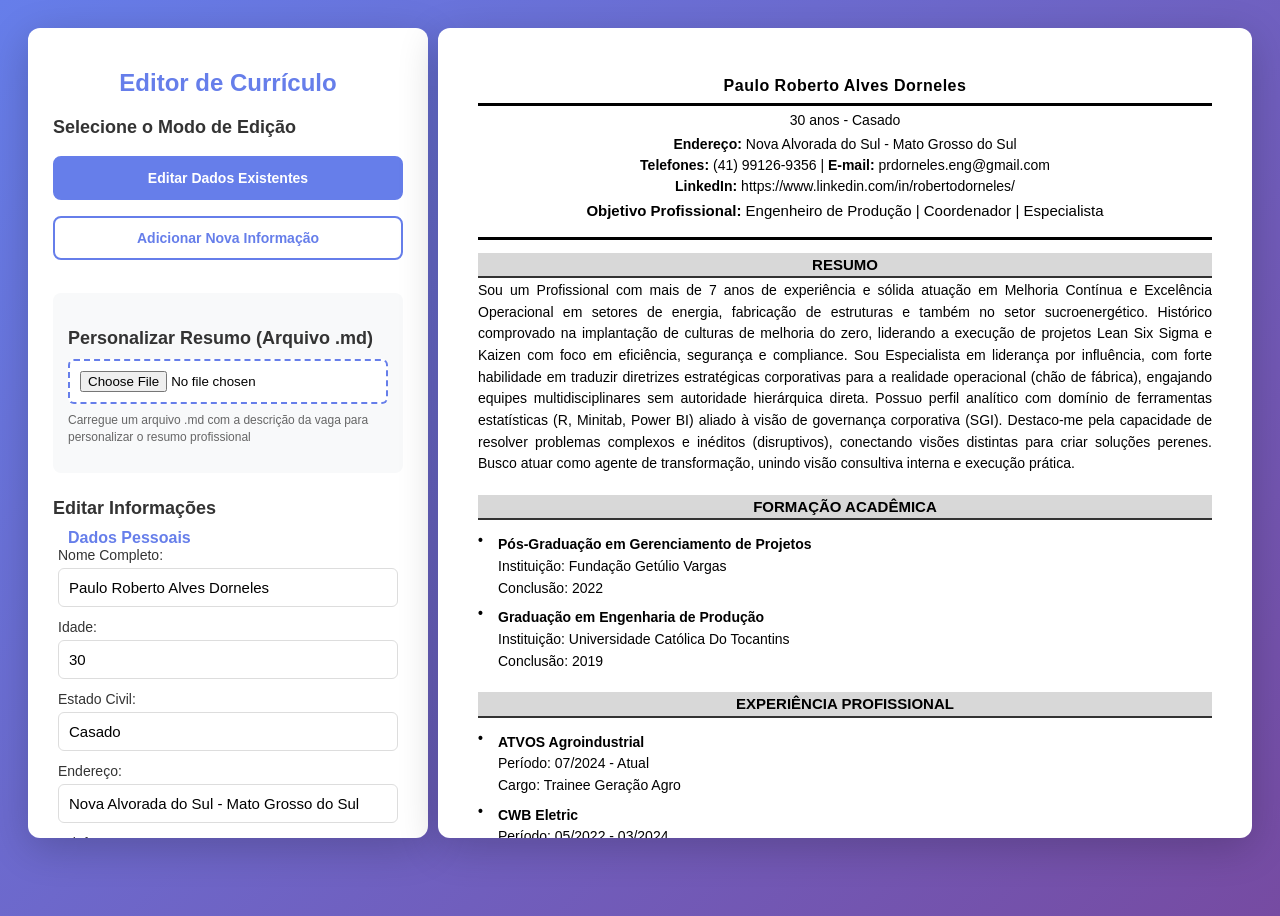
==== index.html @ f30bc174 "Renomear para index.html para GitHub Pages" ====
<!DOCTYPE html>
<html lang="pt-BR">
<head>
    <meta charset="UTF-8">
    <meta name="viewport" content="width=device-width, initial-scale=1.0">
    <title>Editor de Currículo - Paulo Roberto Alves Dorneles</title>
    <link rel="stylesheet" href="styles.css">
</head>
<body>
    <div class="container">
        <!-- Painel de Controle -->
        <div class="control-panel">
            <h1>Editor de Currículo</h1>
            
            <!-- Seletor de Modo -->
            <div class="mode-selector">
                <h2>Selecione o Modo de Edição</h2>
                <button onclick="setMode('editar')" id="btn-editar" class="mode-btn active">Editar Dados Existentes</button>
                <button onclick="setMode('adicionar')" id="btn-adicionar" class="mode-btn">Adicionar Nova Informação</button>
            </div>

            <!-- Upload de Arquivo MD -->
            <div class="upload-section">
                <h2>Personalizar Resumo (Arquivo .md)</h2>
                <input type="file" id="mdFile" accept=".md" onchange="loadMarkdownFile()">
                <p class="helper-text">Carregue um arquivo .md com a descrição da vaga para personalizar o resumo profissional</p>
            </div>

            <!-- Formulário de Edição -->
            <div id="edit-form" class="form-section" style="display:none;">
                <h2>Editar Informações</h2>
                
                <!-- Dados Pessoais -->
                <fieldset>
                    <legend>Dados Pessoais</legend>
                    <label>Nome Completo:
                        <input type="text" id="nome" value="Paulo Roberto Alves Dorneles">
                    </label>
                    <label>Idade:
                        <input type="number" id="idade" value="30">
                    </label>
                    <label>Estado Civil:
                        <input type="text" id="estadoCivil" value="Casado">
                    </label>
                    <label>Endereço:
                        <input type="text" id="endereco" value="Nova Alvorada do Sul - Mato Grosso do Sul">
                    </label>
                    <label>Telefone:
                        <input type="tel" id="telefone" value="(41) 99126-9356">
                    </label>
                    <label>E-mail:
                        <input type="email" id="email" value="prdorneles.eng@gmail.com">
                    </label>
                    <label>LinkedIn:
                        <input type="url" id="linkedin" value="https://www.linkedin.com/in/robertodorneles/">
                    </label>
                    <label>Objetivo Profissional:
                        <input type="text" id="objetivo" value="Engenheiro de Produção | Coordenador | Especialista">
                    </label>
                </fieldset>

                <!-- Resumo Profissional -->
                <fieldset>
                    <legend>Resumo Profissional</legend>
                    <textarea id="resumo" rows="10"></textarea>
                    <p class="helper-text">Este campo será preenchido automaticamente ao carregar um arquivo .md, mas você pode editá-lo manualmente</p>
                </fieldset>

                <button onclick="applyChanges()" class="btn-primary">Aplicar Alterações</button>
            </div>

            <!-- Formulário de Adição -->
            <div id="add-form" class="form-section" style="display:none;">
                <h2>Adicionar Nova Informação</h2>
                
                <div class="add-type-selector">
                    <label>Tipo de Informação:
                        <select id="addType" onchange="showAddForm()">
                            <option value="">Selecione...</option>
                            <option value="experiencia">Experiência Profissional</option>
                            <option value="atividade">Descrição de Atividades</option>
                            <option value="formacao">Formação Acadêmica</option>
                            <option value="curso">Curso/Certificação</option>
                        </select>
                    </label>
                </div>

                <!-- Formulário de Experiência -->
                <fieldset id="form-experiencia" style="display:none;">
                    <legend>Nova Experiência Profissional</legend>
                    <label>Empresa:
                        <input type="text" id="exp-empresa">
                    </label>
                    <label>Cargo:
                        <input type="text" id="exp-cargo">
                    </label>
                    <label>Período:
                        <input type="text" id="exp-periodo" placeholder="Ex: 01/2023 - 12/2024">
                    </label>
                </fieldset>

                <!-- Formulário de Atividades Profissionais -->
                <fieldset id="form-atividade" style="display:none;">
                    <legend>Nova Descrição de Atividade Profissional</legend>
                    <label>Empresa/Cargo:
                        <input type="text" id="ativ-empresa" placeholder="Ex: EMPRESA (Último Cargo)">
                    </label>
                    <label>Descrição das Atividades:
                        <textarea id="ativ-descricao" rows="6" placeholder="Descreva as atividades desenvolvidas nesta posição"></textarea>
                    </label>
                </fieldset>

                <!-- Formulário de Formação -->
                <fieldset id="form-formacao" style="display:none;">
                    <legend>Nova Formação Acadêmica</legend>
                    <label>Grau (Ex: Graduação, Pós-Graduação):
                        <input type="text" id="form-grau">
                    </label>
                    <label>Curso:
                        <input type="text" id="form-curso">
                    </label>
                    <label>Instituição:
                        <input type="text" id="form-instituicao">
                    </label>
                    <label>Ano de Conclusão:
                        <input type="number" id="form-conclusao">
                    </label>
                </fieldset>

                <!-- Formulário de Curso -->
                <fieldset id="form-curso" style="display:none;">
                    <legend>Novo Curso/Certificação</legend>
                    <label>Nome do Curso:
                        <input type="text" id="curso-nome">
                    </label>
                    <label>Instituição:
                        <input type="text" id="curso-instituicao">
                    </label>
                    <label>Ano:
                        <input type="number" id="curso-ano">
                    </label>
                </fieldset>

                <button onclick="addNewItem()" class="btn-primary" style="display:none;" id="btn-add-item">Adicionar Item</button>
            </div>

            <!-- Botões de Ação -->
            <div class="action-buttons">
                <button onclick="generatePDF()" class="btn-success">Gerar PDF</button>
                <button onclick="resetForm()" class="btn-secondary">Resetar Dados</button>
            </div>
        </div>

        <!-- Preview do Currículo -->
        <div class="preview-panel">
            <div id="curriculum" class="curriculum">
                <div class="header">
                        <div class="header">
                    <h1 id="preview-nome">Paulo Roberto Alves Dorneles</h1>
                            </div>
                    <div id="preview-info-pessoal">30 anos - Casado</div>
                    <div class="contact-info">
                        <p><strong>Endereço:</strong> <span id="preview-endereco">Nova Alvorada do Sul - Mato Grosso do Sul</span></p>
                        <p><strong>Telefones:</strong> <span id="preview-telefone">(41) 99126-9356</span> | <strong>E-mail:</strong> <span id="preview-email">prdorneles.eng@gmail.com</span></p>
                        <p><strong>LinkedIn:</strong> <span id="preview-linkedin">https://www.linkedin.com/in/robertodorneles/</span></p>
                    </div>
                    <p class="objetivo"><strong>Objetivo Profissional:</strong> <span id="preview-objetivo">Engenheiro de Produção | Coordenador | Especialista</span></p>
                </div>

                <div class="section">
                    <h2>RESUMO</h2>
                    <div id="preview-resumo">
                       Sou um Profissional com mais de 7 anos de experiência e sólida atuação em Melhoria Contínua e Excelência Operacional em setores de energia, fabricação de estruturas e também no setor sucroenergético. Histórico comprovado na implantação de culturas de melhoria do zero, liderando a execução de projetos Lean Six Sigma e Kaizen com foco em eficiência, segurança e compliance. Sou Especialista em liderança por influência, com forte habilidade em traduzir diretrizes estratégicas corporativas para a realidade operacional (chão de fábrica), engajando equipes multidisciplinares sem autoridade hierárquica direta.
                        Possuo perfil analítico com domínio de ferramentas estatísticas (R, Minitab, Power BI) aliado à visão de governança corporativa (SGI). Destaco-me pela capacidade de resolver problemas complexos e inéditos (disruptivos), conectando visões distintas para criar soluções perenes. Busco atuar como agente de transformação, unindo visão consultiva interna e execução prática.
                    </div>
                </div>

                <div class="section">
                    <h2>FORMAÇÃO ACADÊMICA</h2>
                    <ul id="preview-formacao">
                        <li><strong>Pós-Graduação em Gerenciamento de Projetos</strong><br>
                            Instituição: Fundação Getúlio Vargas<br>
                            Conclusão: 2022</li>
                        <li><strong>Graduação em Engenharia de Produção</strong><br>
                            Instituição: Universidade Católica Do Tocantins<br>
                            Conclusão: 2019</li>
                    </ul>
                </div>

                <div class="section">
                    <h2>EXPERIÊNCIA PROFISSIONAL</h2>
                    <ul id="preview-experiencias">
                        <div class="experience-item">
                            <li><strong>ATVOS Agroindustrial</strong><br>
                            Período: 07/2024 - Atual<br>
                            Cargo: Trainee Geração Agro</li>
                        </div>
                        <div class="experience-item">
                            <li><strong>CWB Eletric</strong><br>
                            Período: 05/2022 - 03/2024<br>
                            Cargo: Engenheiro de produção</li>  
                        </div>
                        <div class="experience-item">
                            <li><strong>IPPER Solar</strong><br>
                            Período: 03/2021 - 04/2022<br>
                            Cargo: Coordenador de Projetos</li>
                            <ol>Período: 07/2019 - 03/2021<br>
                            Cargo: Trainee</ol>
                        </div>
                    </ul>
                </div>

                <div class="section">
                    <h2>DESCRIÇÃO DAS ATIVIDADES PROFISSIONAIS</h2>
                    <ul id="preview-atividades">
                    <li><Strong>ATVOS Agroindustrial (Trainee Geração Agro):</Strong> Responsável pela estruturação da área de Melhoria Contínua da unidade, liderando projetos transversais com foco em eficiência operacional, redução de variabilidade e padronização.
                        - Gestão da Rotina e Projetos: Liderança de 5 ciclos Kaizen e +90 quick wins (Ver & Agir), focando na otimização de recursos, com implantação com custo ZERO e gestão de tempo das equipes envolvidas.
                        - Mentoria Técnica: Suporte direto na condução de 67 projetos Lean Six Sigma (Yellow Belt) utilizando o framework DMAIC, garantindo o alinhamento dos indicadores de projeto com os KPIs estratégicos da companhia (pilares de negócio).
                        - Governança e Processos: Co-autoria na criação do sistema de gestão (SGI) da empresa, implementando controles de acesso, nuvem e dashboards executivos que eliminaram controles paralelos e aumentaram a confiabilidade dos dados para auditoria.
                        - Visão Sistêmica: Atuação na padronização de processos logísticos em 8 plantas, harmonizando demandas da Operação, CTT e Diretoria Agrícola.</li>
                    <li><strong>CWB Eletric (Engenheiro de produção):</strong> Liderando a otimização dos processos da empresa, com foco na eficiência e na produtividade; Realizando análises detalhadas das atividades da empresa,
                        identificando oportunidades de melhorias e otimização; Gerenciando o processo de compra de materiais para projetos em andamento, garantindo o cumprimento de prazos e orçamentos; Buscando e
                        assegurando a disponibilidade de recursos para o andamento das obras, de acordo com o cronograma estabelecido; Analisando os custos das atividades em curso e definindo prioridades para as compras
                        de materiais, otimizando o uso dos recursos da empresa; Realizando o mapeamento dos processos e intervindo quando necessário para corrigir falhas e otimizar o desempenho; Implementando e
                        monitorando a padronização de todos os processos da empresa, com foco na qualidade e na consistência dos resultados; Assegurando que os processos sejam documentados e facilmente
                        auditáveis, para garantir a conformidade com os padrões de qualidade; Elaborando Procedimentos Operacionais Padronizados (POPs) para todos os setores da empresa, especialmente para a equipe de
                        projetos, garantindo a clareza e a padronização das atividades; Realizando desenhos peças para fabricação, fabricando estruturas solares e galvanizando peças; Atendendo às necessidades
                        específicas dos clientes, desenvolvendo e fabricando soluções personalizadas; Controlando a máquina de plasma CNC durante o processo de corte, monitorando os parâmetros e realizando ajustes quando
                        necessário, garantindo a qualidade do corte.</li>
                    <li><strong>IPPER Solar (Coordenador de Projetos):</strong> Coordenando projetos de energia solar fotovoltaica, desde a concepção até a implementação, garantindo o cumprimento dos prazos e orçamentos estabelecidos; Liderando equipes multidisciplinares, promovendo a colaboração e a comunicação eficaz entre os membros da equipe; Desenvolvendo cronogramas detalhados para cada fase do projeto, monitorando o progresso e ajustando conforme necessário para garantir a entrega bem-sucedida; Gerenciando recursos do projeto, incluindo orçamento, pessoal e materiais, para otimizar a eficiência e minimizar custos; Identificando e mitigando riscos potenciais ao longo do ciclo de vida do projeto, implementando estratégias de contingência quando necessário; Comunicando-se regularmente com stakeholders, fornecendo atualizações sobre o progresso do projeto e abordando quaisquer preocupações ou questões que possam surgir.</li>
                    <li><strong>IPPER Solar (Trainee):</strong> Apoiando a equipe de projetos na execução de atividades operacionais, contribuindo para o cumprimento dos prazos e metas estabelecidas; Participando da análise de dados e relatórios técnicos, auxiliando na tomada de decisões estratégicas; Colaborando com os membros da equipe para resolver problemas técnicos e otimizar processos; Realizando tarefas administrativas e logísticas relacionadas aos projetos em andamento.</li>
                    </ul>
                </div>

                <div class="section">
                    <h2>CURSOS</h2>
                    <ul id="preview-cursos">
                        <li>Formação de Auditores SGQ ISO 9001:2015 - Grupo Voitto</li>
                        <li>Expert em Cana-de-Açúcar - AgroAdvance - 2025</li>
                        <li>Lean Six Sigma Yellow Belt - Seta Desenvolvimento Gerencial - 2025</li>
                        <li>Lean Six Sigma White Belt - MF Treinamentos - 2021;</li>
                        <li>Microsoft Project Recursos Avançados - Bessa Consultores - 2020;</li>
                        <li>Gerenciando Projetos com Microsoft Project - Bessa Consultores - 2020.</li>
                    </ul>
                </div>

                <div class="section">
                    <h2>FERRAMENTAS E CONHECIMENTOS APLICÁVEIS</h2>
                    <h4>FERRAMENTAS IA</h4>
                    <ul>
                        <li>Gemini 3 PRO</li>
                        <li>Perplexity AI PRO</li>
                        <li>Google AI Studio</li>
                        <li>n8n</li>
                        <li>Criação e Utilização de Agentes IA para diversas finalidades</li>
                    </ul>
                    <h4>OUTRAS FERRAMENTAS</h4>
                    <ul>
                        <li>Office 365 | Microsoft Office | Excel Avançado + VBA</li>
                        <li>Microsoft Project</li>
                        <li>Microsoft Power BI</li>
                        <li>R Studio</li>
                        <li>VS Code</li>
                        <li>AutoCAD</li>
                        <li>Tekla Structures</li>
                        <li>Bizagi Modeler</li>
                        <li>MiniTab</li>
                    </ul>
                </div>
            </div>
        </div>
    </div>

    <script src="script.js"></script>
</body>
</html>
---- styles.css ----
* {
    margin: 2;
    padding: 2;
    box-sizing: border-box;
}

body {
    font-family: 'Arial', 'Arial', 'Arial', Arial, Helvetica, sans-serif;
    background: linear-gradient(135deg, #667eea 0%, #764ba2 100%);
    min-height: 100vh;
    padding: 20px;
    -webkit-font-smoothing: antialiased;
    -moz-osx-font-smoothing: grayscale;
}

.container {
    display: grid;
    grid-template-columns: 400px 1fr;
    gap: 10px;
    max-width: 1600px;
    margin: 5 auto;
}

.control-panel {
    background: white;
    border-radius: 12px;
    padding: 25px;
    box-shadow: 0 10px 40px rgba(0,0,0,0.2);
    max-height: 90vh;
    overflow-y: auto;
}

.control-panel h1 {
    color: #667eea;
    margin-bottom: 20px;
    font-size: 24px;
    text-align: center;
}

.control-panel h2 {
    color: #333;
    font-size: 18px;
    margin: 20px 0 10px 0;
}

.mode-selector {
    margin-bottom: 25px;
}

.mode-btn {
    width: 100%;
    padding: 12px;
    margin: 8px 0;
    border: 2px solid #667eea;
    background: white;
    color: #667eea;
    border-radius: 8px;
    cursor: pointer;
    font-size: 14px;
    font-weight: 600;
    transition: all 0.3s ease;
}

.mode-btn:hover {
    background: #f0f4ff;
}

.mode-btn.active {
    background: #667eea;
    color: white;
}

.upload-section {
    margin-bottom: 25px;
    padding: 15px;
    background: #f8f9fa;
    border-radius: 8px;
}

.upload-section input[type="file"] {
    width: 100%;
    padding: 10px;
    border: 2px dashed #667eea;
    border-radius: 6px;
    background: white;
    cursor: pointer;
}

.helper-text {
    font-size: 12px;
    color: #666;
    margin-top: 8px;
    line-height: 1.4;
}

.form-section {
    animation: fadeIn 0.3s ease;
}

@keyframes fadeIn {
    from { opacity: 0; transform: translateY(-10px); }
    to { opacity: 1; transform: translateY(0); }
}

fieldset {
    border: 3px solid #ffffff;
    border-radius: 8px;
    padding: 0px;
    margin-bottom: 15px;
}

legend {
    font-weight: 600;
    color: #667eea;
    padding: 0 10px;
}

label {
    display: block;
    margin-bottom: 12px;
    font-size: 14px;
    font-weight: 500;
    color: #333;
}

input[type="text"],
input[type="number"],
input[type="email"],
input[type="tel"],
input[type="url"],
select,
textarea {
    width: 100%;
    padding: 10px;
    margin-top: 5px;
    border: 1px solid #ddd;
    border-radius: 6px;
    font-size: 15px;
    transition: border-color 0.3s ease;
}

input:focus,
select:focus,
textarea:focus {
    outline: none;
    border-color: #667eea;
    box-shadow: 0 0 0 3px rgba(102, 126, 234, 0.1);
}

textarea {
    resize: vertical;
    font-family: inherit;
}

.btn-primary,
.btn-success,
.btn-secondary {
    width: 100%;
    padding: 12px;
    margin: 10px 0;
    border: none;
    border-radius: 8px;
    font-size: 15px;
    font-weight: 600;
    cursor: pointer;
    transition: all 0.3s ease;
}

.btn-primary {
    background: #667eea;
    color: white;
}

.btn-primary:hover {
    background: #5568d3;
    transform: translateY(-2px);
    box-shadow: 0 5px 15px rgba(102, 126, 234, 0.3);
}

.btn-success {
    background: #28a745;
    color: white;
}

.btn-success:hover {
    background: #218838;
    transform: translateY(-2px);
    box-shadow: 0 5px 15px rgba(40, 167, 69, 0.3);
}

.btn-secondary {
    background: #6c757d;
    color: white;
}

.btn-secondary:hover {
    background: #5a6268;
}

.action-buttons {
    margin-top: 20px;
    padding-top: 20px;
    border-top: 2px solid #eee;
}

.preview-panel {
    background: white;
    border-radius: 12px;
    padding: 40px;
    box-shadow: 0 10px 40px rgba(0,0,0,0.2);
    max-height: 90vh;
    overflow-y: auto;
}

.curriculum {
    max-width: 750px;
    margin: 0 auto;
    font-size: 14px;
    line-height: 0.90;
}

.header {
    border-bottom: 3px solid #000000;
    padding-bottom: 5px;
    margin-bottom: 8px;
    text-align: center;
}

.header h1 {
    font-size: 16px;
    color: #000000;
    margin-bottom: 5px;
    letter-spacing: 0.5px;
}

.contact-info {
    margin: 10px 0;
    font-size: 14px;
    text-align: center;
    line-height: 0.50;
}

.objetivo {
    margin-top: 10px;
    font-size: 15px;
    color: #000000;
    text-align: center;
}

.section {
    margin-bottom: 20px;
    line-height: 1.55;
    text-align: justify;
}

.section h2 {
    font-size: 15px;
    font-weight: 700;
    color: #000;
    background-color: #d8d8d8;
    text-transform: uppercase;
    border-bottom: 2px solid #333;
    padding-bottom: -10px;
    margin-bottom: 2px;
    text-align: center;
}

.section h4 {
    font-size: 14px;
    font-weight: 600;
    color: #000000;
    margin-bottom: 5px;
    line-height: 0.35;
}

.section ul {
    list-style: none;
    padding-left: 0;
}

.section ul li {
    margin-bottom: 8px;
    padding-left: 20px;
    position: relative;
    word-wrap: break-word;
    overflow-wrap: break-word;
    hyphens: auto;
    line-height: 1.55;
    text-align: justify;
}

.section ul li:before {
    content: "•";
    position: absolute;
    left: 0;
    color: #000000;
    font-weight: bold;
    line-height: 0.90;
}

.experience-item {
    margin-bottom: 3px;
    left: 0;
}

@media print, (max-width: 1200px) {
    .container {
        grid-template-columns: 1fr;
    }
    
    .control-panel {
        max-height: none;
        display: none;
    }
    
    body {
        background: white !important;
        padding: 0 !important;
    }
    
    .preview-panel {
        box-shadow: none !important;
        padding: 0 !important;
        max-height: none !important;
    }
    
    .curriculum {
        font-size: 11pt !important;
        line-height: 1.15 !important;
    }
    
    .section {
        page-break-inside: avoid !important;
    }
}
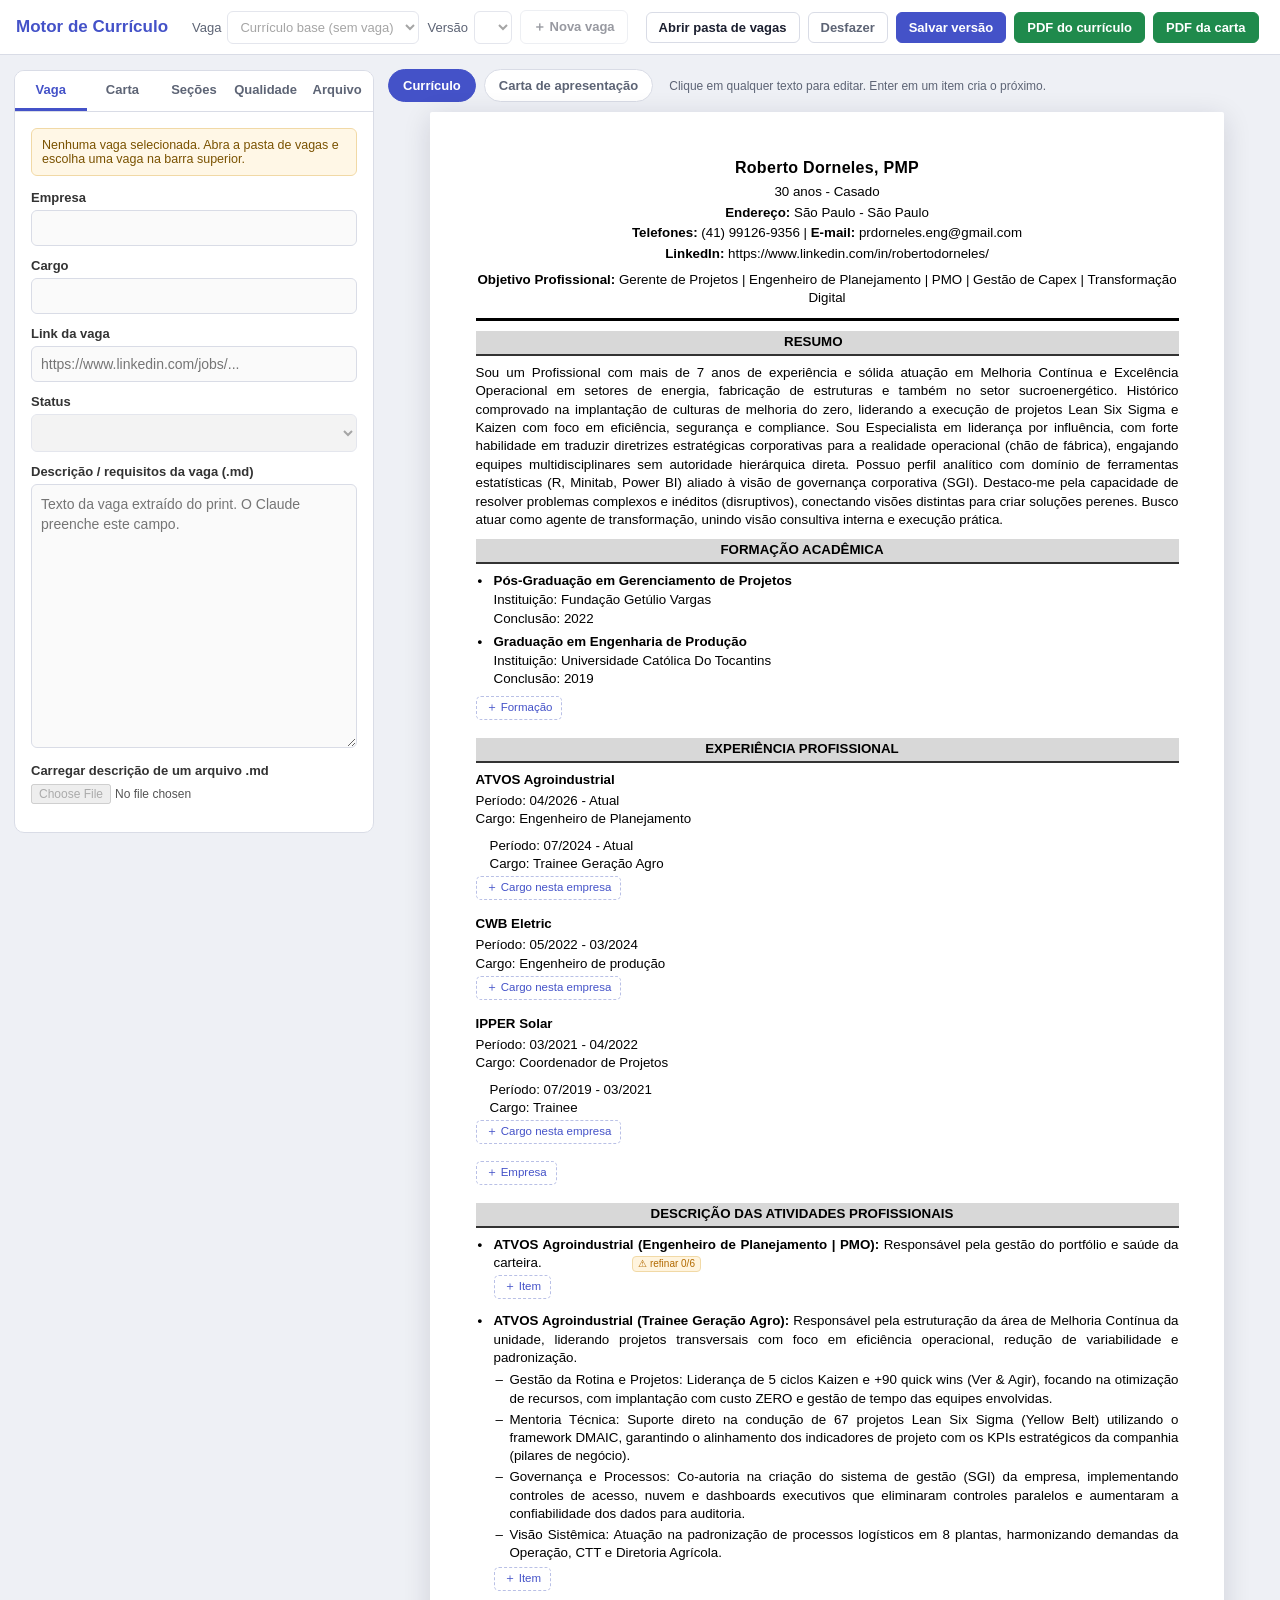
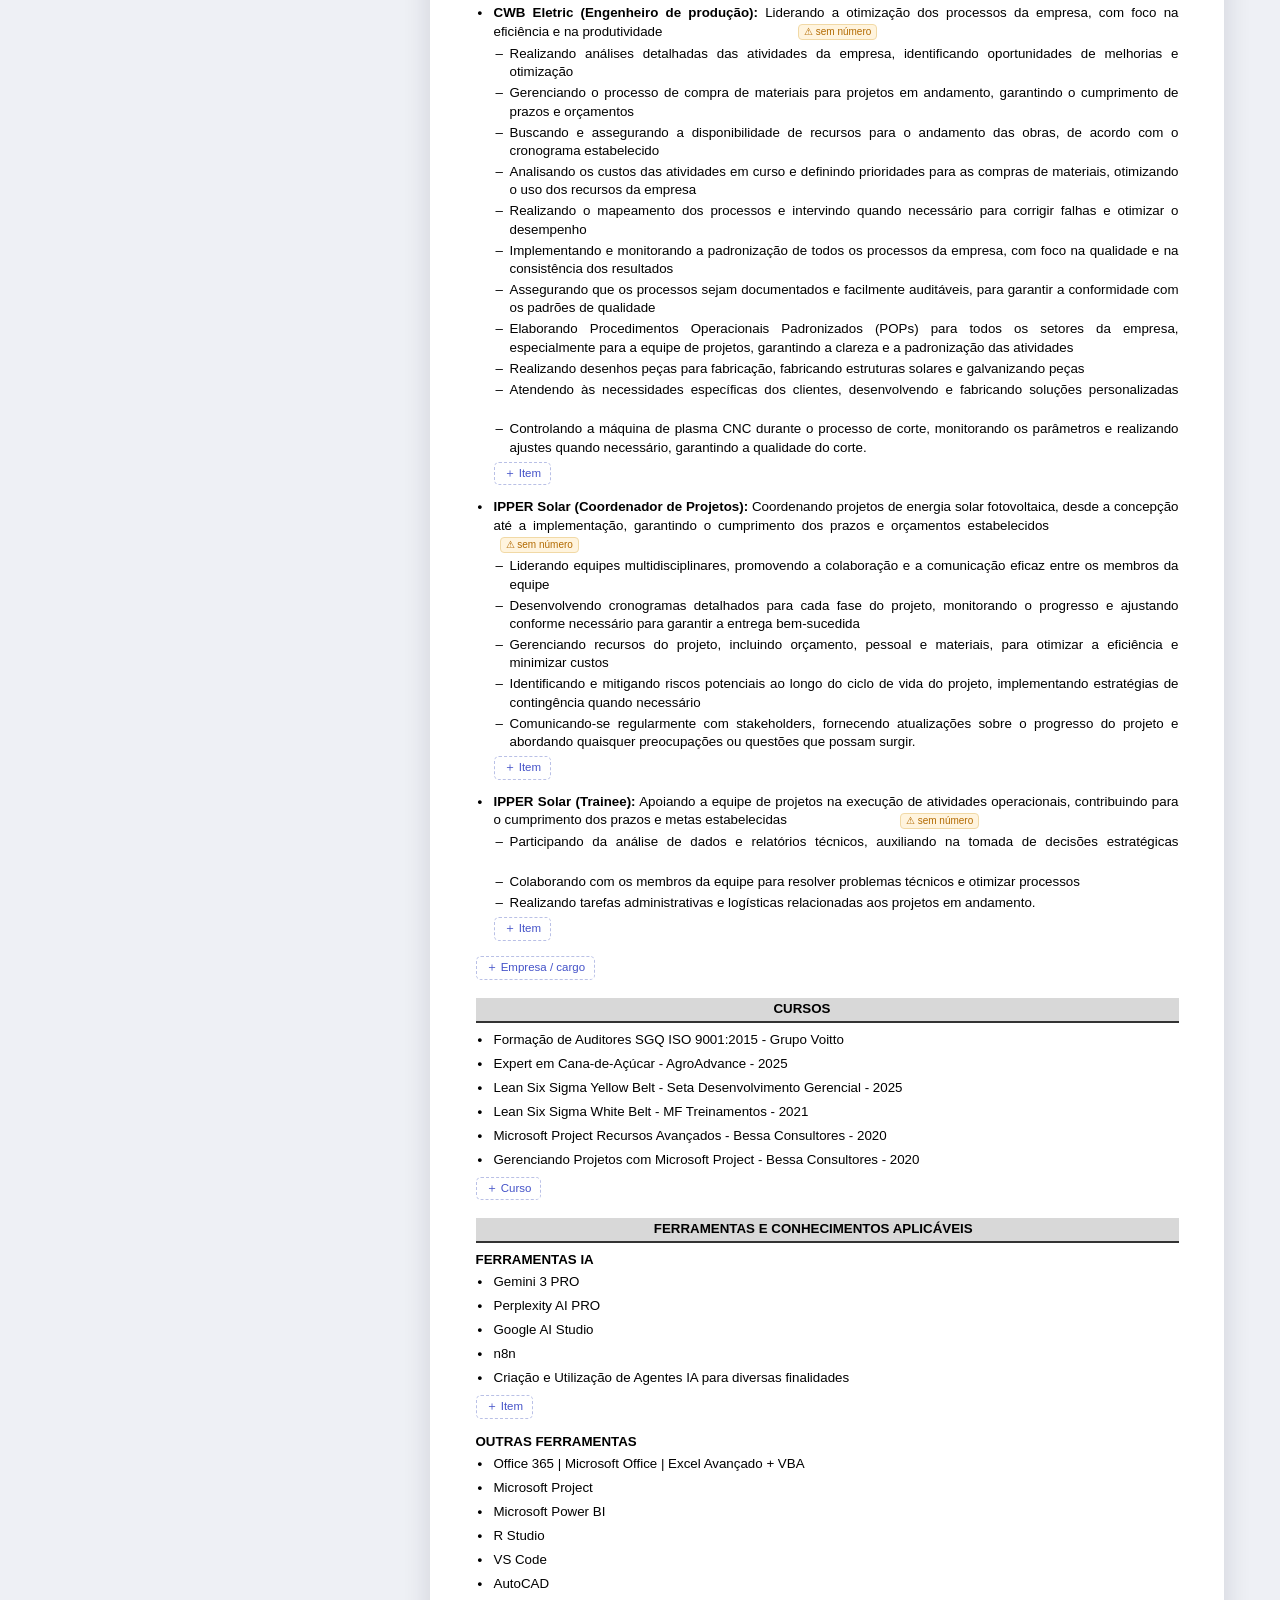
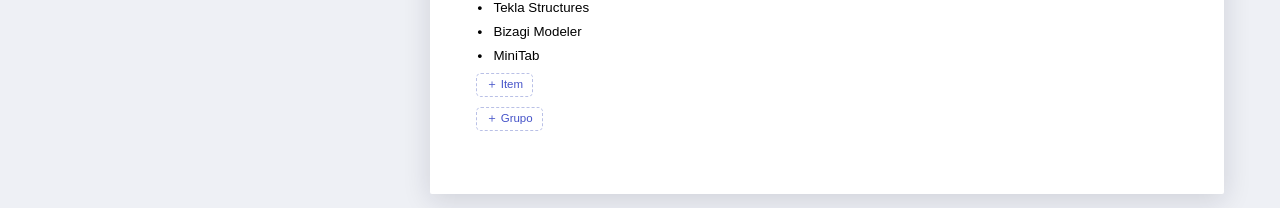
==== commit 8c5e4d40: "Reescreve o motor: currículo editável na página, vagas com versões R0/R1 e carta - Currículo desenha" ====
--- a/index.html
+++ b/index.html
@@ -3,274 +3,125 @@
 <head>
     <meta charset="UTF-8">
     <meta name="viewport" content="width=device-width, initial-scale=1.0">
-    <title>Editor de Currículo - Paulo Roberto Alves Dorneles</title>
+    <title>Motor de Currículo</title>
+    <link rel="icon" href="data:,">
     <link rel="stylesheet" href="styles.css">
 </head>
-<body>
-    <div class="container">
-        <!-- Painel de Controle -->
-        <div class="control-panel">
-            <h1>Editor de Currículo</h1>
-            
-            <!-- Seletor de Modo -->
-            <div class="mode-selector">
-                <h2>Selecione o Modo de Edição</h2>
-                <button onclick="setMode('editar')" id="btn-editar" class="mode-btn active">Editar Dados Existentes</button>
-                <button onclick="setMode('adicionar')" id="btn-adicionar" class="mode-btn">Adicionar Nova Informação</button>
+<body data-aba="cv">
+
+    <!-- Barra superior -->
+    <header class="topbar no-print">
+        <div class="brand">Motor de Currículo</div>
+
+        <div class="grupo">
+            <label class="inline">Vaga
+                <select id="vagaSelect" disabled>
+                    <option value="">Currículo base (sem vaga)</option>
+                </select>
+            </label>
+            <label class="inline">Versão
+                <select id="versaoSelect" disabled></select>
+            </label>
+            <button id="btnNovaVaga" class="btn" disabled title="Cria a pasta da vaga com o currículo base como R0">＋ Nova vaga</button>
+        </div>
+
+        <div class="grupo">
+            <button id="btnPasta" class="btn" title="Escolha a pasta que contém as pastas das vagas (ex.: Meu Drive/Vagas)">Abrir pasta de vagas</button>
+            <button id="btnDesfazer" class="btn ghost" title="Desfaz a última alteração estrutural (adicionar, remover, mover)">Desfazer</button>
+            <button id="btnSalvarVersao" class="btn primary">Salvar versão</button>
+            <button id="btnPdfCv" class="btn ok">PDF do currículo</button>
+            <button id="btnPdfCarta" class="btn ok">PDF da carta</button>
+        </div>
+    </header>
+
+    <div class="layout">
+
+        <!-- Painel lateral -->
+        <aside class="panel no-print">
+            <nav class="tabs" role="tablist">
+                <button class="tab active" data-tab="vaga">Vaga</button>
+                <button class="tab" data-tab="carta">Carta</button>
+                <button class="tab" data-tab="secoes">Seções</button>
+                <button class="tab" data-tab="qualidade">Qualidade</button>
+                <button class="tab" data-tab="arquivo">Arquivo</button>
+            </nav>
+
+            <!-- Vaga -->
+            <section class="tabpane active" id="pane-vaga">
+                <p id="vagaAviso" class="aviso">Nenhuma vaga selecionada. Abra a pasta de vagas e escolha uma vaga na barra superior.</p>
+                <label>Empresa <input type="text" id="vagaEmpresa"></label>
+                <label>Cargo <input type="text" id="vagaCargo"></label>
+                <label>Link da vaga <input type="url" id="vagaLink" placeholder="https://www.linkedin.com/jobs/..."></label>
+                <label>Status
+                    <select id="vagaStatus">
+                        <option>Nova</option>
+                        <option>Candidatura enviada</option>
+                        <option>Em processo</option>
+                        <option>Encerrada</option>
+                    </select>
+                </label>
+                <label>Descrição / requisitos da vaga (.md)
+                    <textarea id="vagaDescricao" rows="12" placeholder="Texto da vaga extraído do print. O Claude preenche este campo."></textarea>
+                </label>
+                <label class="arquivo">Carregar descrição de um arquivo .md
+                    <input type="file" id="mdFile" accept=".md,.txt">
+                </label>
+            </section>
+
+            <!-- Carta -->
+            <section class="tabpane" id="pane-carta">
+                <p class="ajuda">Escreva em Markdown. A carta é montada com o seu cabeçalho de contato acima do texto. Suporta parágrafos, **negrito**, *itálico*, listas com "- " e títulos com "# ".</p>
+                <textarea id="cartaTexto" rows="26" spellcheck="true"></textarea>
+            </section>
+
+            <!-- Seções -->
+            <section class="tabpane" id="pane-secoes">
+                <p class="ajuda">Escolha o que aparece no PDF desta vaga e em que ordem.</p>
+                <ul id="listaSecoes" class="lista-secoes"></ul>
+                <p class="ajuda">Para editar o conteúdo, clique direto no texto do currículo ao lado. Ao passar o mouse sobre um bloco aparecem os botões ↑ ↓ ✕ e ＋.</p>
+            </section>
+
+            <!-- Qualidade -->
+            <section class="tabpane" id="pane-qualidade">
+                <p class="ajuda">Cada experiência deve responder às perguntas abaixo. Marque as que já estão respondidas no texto. No terminal, o comando <code>/refinar</code> faz o Claude entrevistar você sobre as lacunas.</p>
+                <div id="listaQualidade"></div>
+            </section>
+
+            <!-- Arquivo -->
+            <section class="tabpane" id="pane-arquivo">
+                <p class="ajuda">O currículo base é o ponto de partida de toda vaga nova. Salvar como base guarda neste navegador.</p>
+                <button class="btn block" id="btnSalvarBase">Salvar edição atual como base</button>
+                <button class="btn block" id="btnBaixarJson">Baixar currículo (JSON)</button>
+                <label class="arquivo">Importar currículo (JSON)
+                    <input type="file" id="jsonFile" accept=".json,application/json">
+                </label>
+                <button class="btn block ghost" id="btnRestaurarBase">Restaurar base do repositório</button>
+                <hr>
+                <p class="ajuda" id="infoNavegador"></p>
+            </section>
+        </aside>
+
+        <!-- Área de visualização -->
+        <main class="stage">
+            <div class="stage-tabs no-print">
+                <button class="stab active" data-aba="cv">Currículo</button>
+                <button class="stab" data-aba="carta">Carta de apresentação</button>
+                <span class="dica">Clique em qualquer texto para editar. Enter em um item cria o próximo.</span>
+                <span id="statusSalvo" class="status"></span>
             </div>
 
-            <!-- Upload de Arquivo MD -->
-            <div class="upload-section">
-                <h2>Personalizar Resumo (Arquivo .md)</h2>
-                <input type="file" id="mdFile" accept=".md" onchange="loadMarkdownFile()">
-                <p class="helper-text">Carregue um arquivo .md com a descrição da vaga para personalizar o resumo profissional</p>
+            <div class="sheet-wrap">
+                <article class="sheet" id="sheet-cv">
+                    <div id="cv" class="curriculum"></div>
+                </article>
+                <article class="sheet" id="sheet-carta">
+                    <div id="carta" class="carta"></div>
+                </article>
             </div>
-
-            <!-- Formulário de Edição -->
-            <div id="edit-form" class="form-section" style="display:none;">
-                <h2>Editar Informações</h2>
-                
-                <!-- Dados Pessoais -->
-                <fieldset>
-                    <legend>Dados Pessoais</legend>
-                    <label>Nome Completo:
-                        <input type="text" id="nome" value="Paulo Roberto Alves Dorneles">
-                    </label>
-                    <label>Idade:
-                        <input type="number" id="idade" value="30">
-                    </label>
-                    <label>Estado Civil:
-                        <input type="text" id="estadoCivil" value="Casado">
-                    </label>
-                    <label>Endereço:
-                        <input type="text" id="endereco" value="Nova Alvorada do Sul - Mato Grosso do Sul">
-                    </label>
-                    <label>Telefone:
-                        <input type="tel" id="telefone" value="(41) 99126-9356">
-                    </label>
-                    <label>E-mail:
-                        <input type="email" id="email" value="prdorneles.eng@gmail.com">
-                    </label>
-                    <label>LinkedIn:
-                        <input type="url" id="linkedin" value="https://www.linkedin.com/in/robertodorneles/">
-                    </label>
-                    <label>Objetivo Profissional:
-                        <input type="text" id="objetivo" value="Engenheiro de Produção | Coordenador | Especialista">
-                    </label>
-                </fieldset>
-
-                <!-- Resumo Profissional -->
-                <fieldset>
-                    <legend>Resumo Profissional</legend>
-                    <textarea id="resumo" rows="10"></textarea>
-                    <p class="helper-text">Este campo será preenchido automaticamente ao carregar um arquivo .md, mas você pode editá-lo manualmente</p>
-                </fieldset>
-
-                <button onclick="applyChanges()" class="btn-primary">Aplicar Alterações</button>
-            </div>
-
-            <!-- Formulário de Adição -->
-            <div id="add-form" class="form-section" style="display:none;">
-                <h2>Adicionar Nova Informação</h2>
-                
-                <div class="add-type-selector">
-                    <label>Tipo de Informação:
-                        <select id="addType" onchange="showAddForm()">
-                            <option value="">Selecione...</option>
-                            <option value="experiencia">Experiência Profissional</option>
-                            <option value="atividade">Descrição de Atividades</option>
-                            <option value="formacao">Formação Acadêmica</option>
-                            <option value="curso">Curso/Certificação</option>
-                        </select>
-                    </label>
-                </div>
-
-                <!-- Formulário de Experiência -->
-                <fieldset id="form-experiencia" style="display:none;">
-                    <legend>Nova Experiência Profissional</legend>
-                    <label>Empresa:
-                        <input type="text" id="exp-empresa">
-                    </label>
-                    <label>Cargo:
-                        <input type="text" id="exp-cargo">
-                    </label>
-                    <label>Período:
-                        <input type="text" id="exp-periodo" placeholder="Ex: 01/2023 - 12/2024">
-                    </label>
-                </fieldset>
-
-                <!-- Formulário de Atividades Profissionais -->
-                <fieldset id="form-atividade" style="display:none;">
-                    <legend>Nova Descrição de Atividade Profissional</legend>
-                    <label>Empresa/Cargo:
-                        <input type="text" id="ativ-empresa" placeholder="Ex: EMPRESA (Último Cargo)">
-                    </label>
-                    <label>Descrição das Atividades:
-                        <textarea id="ativ-descricao" rows="6" placeholder="Descreva as atividades desenvolvidas nesta posição"></textarea>
-                    </label>
-                </fieldset>
-
-                <!-- Formulário de Formação -->
-                <fieldset id="form-formacao" style="display:none;">
-                    <legend>Nova Formação Acadêmica</legend>
-                    <label>Grau (Ex: Graduação, Pós-Graduação):
-                        <input type="text" id="form-grau">
-                    </label>
-                    <label>Curso:
-                        <input type="text" id="form-curso">
-                    </label>
-                    <label>Instituição:
-                        <input type="text" id="form-instituicao">
-                    </label>
-                    <label>Ano de Conclusão:
-                        <input type="number" id="form-conclusao">
-                    </label>
-                </fieldset>
-
-                <!-- Formulário de Curso -->
-                <fieldset id="form-curso" style="display:none;">
-                    <legend>Novo Curso/Certificação</legend>
-                    <label>Nome do Curso:
-                        <input type="text" id="curso-nome">
-                    </label>
-                    <label>Instituição:
-                        <input type="text" id="curso-instituicao">
-                    </label>
-                    <label>Ano:
-                        <input type="number" id="curso-ano">
-                    </label>
-                </fieldset>
-
-                <button onclick="addNewItem()" class="btn-primary" style="display:none;" id="btn-add-item">Adicionar Item</button>
-            </div>
-
-            <!-- Botões de Ação -->
-            <div class="action-buttons">
-                <button onclick="generatePDF()" class="btn-success">Gerar PDF</button>
-                <button onclick="resetForm()" class="btn-secondary">Resetar Dados</button>
-            </div>
-        </div>
-
-        <!-- Preview do Currículo -->
-        <div class="preview-panel">
-            <div id="curriculum" class="curriculum">
-                <div class="header">
-                        <div class="header">
-                    <h1 id="preview-nome">Paulo Roberto Alves Dorneles</h1>
-                            </div>
-                    <div id="preview-info-pessoal">30 anos - Casado</div>
-                    <div class="contact-info">
-                        <p><strong>Endereço:</strong> <span id="preview-endereco">Nova Alvorada do Sul - Mato Grosso do Sul</span></p>
-                        <p><strong>Telefones:</strong> <span id="preview-telefone">(41) 99126-9356</span> | <strong>E-mail:</strong> <span id="preview-email">prdorneles.eng@gmail.com</span></p>
-                        <p><strong>LinkedIn:</strong> <span id="preview-linkedin">https://www.linkedin.com/in/robertodorneles/</span></p>
-                    </div>
-                    <p class="objetivo"><strong>Objetivo Profissional:</strong> <span id="preview-objetivo">Engenheiro de Produção | Coordenador | Especialista</span></p>
-                </div>
-
-                <div class="section">
-                    <h2>RESUMO</h2>
-                    <div id="preview-resumo">
-                       Sou um Profissional com mais de 7 anos de experiência e sólida atuação em Melhoria Contínua e Excelência Operacional em setores de energia, fabricação de estruturas e também no setor sucroenergético. Histórico comprovado na implantação de culturas de melhoria do zero, liderando a execução de projetos Lean Six Sigma e Kaizen com foco em eficiência, segurança e compliance. Sou Especialista em liderança por influência, com forte habilidade em traduzir diretrizes estratégicas corporativas para a realidade operacional (chão de fábrica), engajando equipes multidisciplinares sem autoridade hierárquica direta.
-                        Possuo perfil analítico com domínio de ferramentas estatísticas (R, Minitab, Power BI) aliado à visão de governança corporativa (SGI). Destaco-me pela capacidade de resolver problemas complexos e inéditos (disruptivos), conectando visões distintas para criar soluções perenes. Busco atuar como agente de transformação, unindo visão consultiva interna e execução prática.
-                    </div>
-                </div>
-
-                <div class="section">
-                    <h2>FORMAÇÃO ACADÊMICA</h2>
-                    <ul id="preview-formacao">
-                        <li><strong>Pós-Graduação em Gerenciamento de Projetos</strong><br>
-                            Instituição: Fundação Getúlio Vargas<br>
-                            Conclusão: 2022</li>
-                        <li><strong>Graduação em Engenharia de Produção</strong><br>
-                            Instituição: Universidade Católica Do Tocantins<br>
-                            Conclusão: 2019</li>
-                    </ul>
-                </div>
-
-                <div class="section">
-                    <h2>EXPERIÊNCIA PROFISSIONAL</h2>
-                    <ul id="preview-experiencias">
-                        <div class="experience-item">
-                            <li><strong>ATVOS Agroindustrial</strong><br>
-                            Período: 07/2024 - Atual<br>
-                            Cargo: Trainee Geração Agro</li>
-                        </div>
-                        <div class="experience-item">
-                            <li><strong>CWB Eletric</strong><br>
-                            Período: 05/2022 - 03/2024<br>
-                            Cargo: Engenheiro de produção</li>  
-                        </div>
-                        <div class="experience-item">
-                            <li><strong>IPPER Solar</strong><br>
-                            Período: 03/2021 - 04/2022<br>
-                            Cargo: Coordenador de Projetos</li>
-                            <ol>Período: 07/2019 - 03/2021<br>
-                            Cargo: Trainee</ol>
-                        </div>
-                    </ul>
-                </div>
-
-                <div class="section">
-                    <h2>DESCRIÇÃO DAS ATIVIDADES PROFISSIONAIS</h2>
-                    <ul id="preview-atividades">
-                    <li><Strong>ATVOS Agroindustrial (Trainee Geração Agro):</Strong> Responsável pela estruturação da área de Melhoria Contínua da unidade, liderando projetos transversais com foco em eficiência operacional, redução de variabilidade e padronização.
-                        - Gestão da Rotina e Projetos: Liderança de 5 ciclos Kaizen e +90 quick wins (Ver & Agir), focando na otimização de recursos, com implantação com custo ZERO e gestão de tempo das equipes envolvidas.
-                        - Mentoria Técnica: Suporte direto na condução de 67 projetos Lean Six Sigma (Yellow Belt) utilizando o framework DMAIC, garantindo o alinhamento dos indicadores de projeto com os KPIs estratégicos da companhia (pilares de negócio).
-                        - Governança e Processos: Co-autoria na criação do sistema de gestão (SGI) da empresa, implementando controles de acesso, nuvem e dashboards executivos que eliminaram controles paralelos e aumentaram a confiabilidade dos dados para auditoria.
-                        - Visão Sistêmica: Atuação na padronização de processos logísticos em 8 plantas, harmonizando demandas da Operação, CTT e Diretoria Agrícola.</li>
-                    <li><strong>CWB Eletric (Engenheiro de produção):</strong> Liderando a otimização dos processos da empresa, com foco na eficiência e na produtividade; Realizando análises detalhadas das atividades da empresa,
-                        identificando oportunidades de melhorias e otimização; Gerenciando o processo de compra de materiais para projetos em andamento, garantindo o cumprimento de prazos e orçamentos; Buscando e
-                        assegurando a disponibilidade de recursos para o andamento das obras, de acordo com o cronograma estabelecido; Analisando os custos das atividades em curso e definindo prioridades para as compras
-                        de materiais, otimizando o uso dos recursos da empresa; Realizando o mapeamento dos processos e intervindo quando necessário para corrigir falhas e otimizar o desempenho; Implementando e
-                        monitorando a padronização de todos os processos da empresa, com foco na qualidade e na consistência dos resultados; Assegurando que os processos sejam documentados e facilmente
-                        auditáveis, para garantir a conformidade com os padrões de qualidade; Elaborando Procedimentos Operacionais Padronizados (POPs) para todos os setores da empresa, especialmente para a equipe de
-                        projetos, garantindo a clareza e a padronização das atividades; Realizando desenhos peças para fabricação, fabricando estruturas solares e galvanizando peças; Atendendo às necessidades
-                        específicas dos clientes, desenvolvendo e fabricando soluções personalizadas; Controlando a máquina de plasma CNC durante o processo de corte, monitorando os parâmetros e realizando ajustes quando
-                        necessário, garantindo a qualidade do corte.</li>
-                    <li><strong>IPPER Solar (Coordenador de Projetos):</strong> Coordenando projetos de energia solar fotovoltaica, desde a concepção até a implementação, garantindo o cumprimento dos prazos e orçamentos estabelecidos; Liderando equipes multidisciplinares, promovendo a colaboração e a comunicação eficaz entre os membros da equipe; Desenvolvendo cronogramas detalhados para cada fase do projeto, monitorando o progresso e ajustando conforme necessário para garantir a entrega bem-sucedida; Gerenciando recursos do projeto, incluindo orçamento, pessoal e materiais, para otimizar a eficiência e minimizar custos; Identificando e mitigando riscos potenciais ao longo do ciclo de vida do projeto, implementando estratégias de contingência quando necessário; Comunicando-se regularmente com stakeholders, fornecendo atualizações sobre o progresso do projeto e abordando quaisquer preocupações ou questões que possam surgir.</li>
-                    <li><strong>IPPER Solar (Trainee):</strong> Apoiando a equipe de projetos na execução de atividades operacionais, contribuindo para o cumprimento dos prazos e metas estabelecidas; Participando da análise de dados e relatórios técnicos, auxiliando na tomada de decisões estratégicas; Colaborando com os membros da equipe para resolver problemas técnicos e otimizar processos; Realizando tarefas administrativas e logísticas relacionadas aos projetos em andamento.</li>
-                    </ul>
-                </div>
-
-                <div class="section">
-                    <h2>CURSOS</h2>
-                    <ul id="preview-cursos">
-                        <li>Formação de Auditores SGQ ISO 9001:2015 - Grupo Voitto</li>
-                        <li>Expert em Cana-de-Açúcar - AgroAdvance - 2025</li>
-                        <li>Lean Six Sigma Yellow Belt - Seta Desenvolvimento Gerencial - 2025</li>
-                        <li>Lean Six Sigma White Belt - MF Treinamentos - 2021;</li>
-                        <li>Microsoft Project Recursos Avançados - Bessa Consultores - 2020;</li>
-                        <li>Gerenciando Projetos com Microsoft Project - Bessa Consultores - 2020.</li>
-                    </ul>
-                </div>
-
-                <div class="section">
-                    <h2>FERRAMENTAS E CONHECIMENTOS APLICÁVEIS</h2>
-                    <h4>FERRAMENTAS IA</h4>
-                    <ul>
-                        <li>Gemini 3 PRO</li>
-                        <li>Perplexity AI PRO</li>
-                        <li>Google AI Studio</li>
-                        <li>n8n</li>
-                        <li>Criação e Utilização de Agentes IA para diversas finalidades</li>
-                    </ul>
-                    <h4>OUTRAS FERRAMENTAS</h4>
-                    <ul>
-                        <li>Office 365 | Microsoft Office | Excel Avançado + VBA</li>
-                        <li>Microsoft Project</li>
-                        <li>Microsoft Power BI</li>
-                        <li>R Studio</li>
-                        <li>VS Code</li>
-                        <li>AutoCAD</li>
-                        <li>Tekla Structures</li>
-                        <li>Bizagi Modeler</li>
-                        <li>MiniTab</li>
-                    </ul>
-                </div>
-            </div>
-        </div>
+        </main>
     </div>
 
+    <div id="toast" class="toast no-print" role="status"></div>
     <script src="script.js"></script>
 </body>
 </html>
--- a/styles.css
+++ b/styles.css
@@ -1,335 +1,267 @@
-* {
-    margin: 2;
-    padding: 2;
-    box-sizing: border-box;
-}
+/* Motor de Currículo — estilos
+   Painel e barra: interface. .sheet/.curriculum/.carta: documento impresso (A4, texto selecionável, ATS). */
+
+:root {
+    --bg: #eef0f5;
+    --ink: #1c2030;
+    --muted: #5d6475;
+    --line: #d9dce6;
+    --brand: #4452c8;
+    --brand-d: #333fa6;
+    --ok: #1f8a4c;
+    --warn: #b26a00;
+    --paper: #ffffff;
+}
+
+* { box-sizing: border-box; }
+
+html, body { height: 100%; }
 
 body {
-    font-family: 'Arial', 'Arial', 'Arial', Arial, Helvetica, sans-serif;
-    background: linear-gradient(135deg, #667eea 0%, #764ba2 100%);
-    min-height: 100vh;
-    padding: 20px;
+    margin: 0;
+    font-family: Arial, Helvetica, sans-serif;
+    color: var(--ink);
+    background: var(--bg);
     -webkit-font-smoothing: antialiased;
-    -moz-osx-font-smoothing: grayscale;
-}
-
-.container {
+}
+
+button, input, select, textarea { font: inherit; }
+
+/* ---------- Barra superior ---------- */
+.topbar {
+    display: flex;
+    flex-wrap: wrap;
+    align-items: center;
+    gap: 10px 18px;
+    padding: 10px 16px;
+    background: #fff;
+    border-bottom: 1px solid var(--line);
+    position: sticky;
+    top: 0;
+    z-index: 20;
+}
+.brand { font-weight: 700; color: var(--brand); font-size: 17px; margin-right: 6px; }
+.grupo { display: flex; flex-wrap: wrap; align-items: center; gap: 8px; }
+label.inline { display: flex; align-items: center; gap: 6px; font-size: 13px; color: var(--muted); }
+label.inline select { max-width: 270px; }
+.topbar select { padding: 7px 8px; border: 1px solid var(--line); border-radius: 6px; background: #fff; }
+
+.btn {
+    padding: 7px 12px;
+    border: 1px solid var(--line);
+    background: #fff;
+    border-radius: 6px;
+    cursor: pointer;
+    font-size: 13px;
+    font-weight: 600;
+    color: var(--ink);
+}
+.btn:hover:not(:disabled) { background: #f4f5fb; }
+.btn:disabled { opacity: .45; cursor: not-allowed; }
+.btn.primary { background: var(--brand); border-color: var(--brand); color: #fff; }
+.btn.primary:hover:not(:disabled) { background: var(--brand-d); }
+.btn.ok { background: var(--ok); border-color: var(--ok); color: #fff; }
+.btn.ok:hover:not(:disabled) { background: #187040; }
+.btn.ghost { color: var(--muted); }
+.btn.block { display: block; width: 100%; margin: 8px 0; padding: 10px; }
+
+/* ---------- Layout ---------- */
+.layout {
     display: grid;
-    grid-template-columns: 400px 1fr;
-    gap: 10px;
-    max-width: 1600px;
-    margin: 5 auto;
-}
-
-.control-panel {
-    background: white;
-    border-radius: 12px;
-    padding: 25px;
-    box-shadow: 0 10px 40px rgba(0,0,0,0.2);
-    max-height: 90vh;
+    grid-template-columns: 360px 1fr;
+    gap: 14px;
+    padding: 14px;
+    align-items: start;
+}
+
+/* ---------- Painel lateral ---------- */
+.panel {
+    background: #fff;
+    border: 1px solid var(--line);
+    border-radius: 10px;
+    max-height: calc(100vh - 90px);
     overflow-y: auto;
-}
-
-.control-panel h1 {
-    color: #667eea;
-    margin-bottom: 20px;
-    font-size: 24px;
+    position: sticky;
+    top: 70px;
+}
+.tabs { display: flex; border-bottom: 1px solid var(--line); position: sticky; top: 0; background: #fff; z-index: 2; }
+.tab {
+    flex: 1;
+    padding: 11px 4px;
+    border: 0;
+    background: none;
+    cursor: pointer;
+    font-size: 13px;
+    font-weight: 600;
+    color: var(--muted);
+    border-bottom: 3px solid transparent;
+}
+.tab.active { color: var(--brand); border-bottom-color: var(--brand); }
+.tabpane { display: none; padding: 16px; }
+.tabpane.active { display: block; }
+
+.panel label { display: block; margin-bottom: 12px; font-size: 13px; font-weight: 600; color: #333; }
+.panel input[type="text"], .panel input[type="url"], .panel select, .panel textarea {
+    width: 100%;
+    margin-top: 5px;
+    padding: 9px;
+    border: 1px solid var(--line);
+    border-radius: 6px;
+    font-size: 14px;
+    font-weight: 400;
+}
+.panel textarea { resize: vertical; line-height: 1.45; }
+.panel input:focus, .panel select:focus, .panel textarea:focus {
+    outline: none; border-color: var(--brand); box-shadow: 0 0 0 3px rgba(68,82,200,.12);
+}
+.panel label.arquivo input[type="file"] { display: block; margin-top: 6px; font-size: 12px; font-weight: 400; }
+.ajuda { font-size: 12.5px; color: var(--muted); line-height: 1.5; margin: 0 0 12px; }
+.aviso { font-size: 12.5px; background: #fff7e6; border: 1px solid #f1d9a6; color: #7a5200; padding: 9px 10px; border-radius: 6px; margin: 0 0 14px; }
+.aviso[hidden] { display: none; }
+.panel code { background: #eef0f8; padding: 1px 5px; border-radius: 4px; font-size: 12px; }
+.panel hr { border: 0; border-top: 1px solid var(--line); margin: 14px 0; }
+
+.lista-secoes { list-style: none; padding: 0; margin: 0 0 12px; }
+.lista-secoes li { display: flex; align-items: center; gap: 8px; padding: 8px 6px; border-bottom: 1px solid #f0f1f6; font-size: 13px; }
+.lista-secoes li span { flex: 1; }
+.mini { border: 1px solid var(--line); background: #fff; border-radius: 5px; cursor: pointer; width: 26px; height: 26px; line-height: 1; }
+.mini:hover { background: #f1f2fa; }
+
+.q-item { border: 1px solid var(--line); border-radius: 8px; padding: 10px; margin-bottom: 10px; }
+.q-item h4 { margin: 0 0 6px; font-size: 13px; line-height: 1.35; }
+.q-bar { height: 5px; border-radius: 3px; background: #e7e9f2; margin: 6px 0 8px; overflow: hidden; }
+.q-bar > i { display: block; height: 100%; background: var(--ok); }
+.q-item label { display: flex; gap: 7px; align-items: center; margin: 3px 0; font-weight: 400; font-size: 12.5px; }
+.q-tag { font-size: 11.5px; color: var(--warn); margin: 0 0 6px; }
+.q-tag.bom { color: var(--ok); }
+
+/* ---------- Área de visualização ---------- */
+.stage-tabs { display: flex; align-items: center; gap: 8px; margin-bottom: 10px; flex-wrap: wrap; }
+.stab { padding: 8px 14px; border: 1px solid var(--line); background: #fff; border-radius: 999px; cursor: pointer; font-size: 13px; font-weight: 600; color: var(--muted); }
+.stab.active { background: var(--brand); border-color: var(--brand); color: #fff; }
+.dica { font-size: 12px; color: var(--muted); margin-left: 8px; }
+.status { margin-left: auto; font-size: 12px; color: var(--muted); }
+.status.sujo { color: var(--warn); font-weight: 700; }
+
+.sheet-wrap { display: flex; justify-content: center; }
+.sheet {
+    display: none;
+    width: 210mm;
+    max-width: 100%;
+    min-height: 297mm;
+    background: var(--paper);
+    padding: 12mm;
+    box-shadow: 0 6px 28px rgba(20, 24, 50, .14);
+    border-radius: 2px;
+}
+body[data-aba="cv"] #sheet-cv { display: block; }
+body[data-aba="carta"] #sheet-carta { display: block; }
+
+/* ---------- Documento: currículo ---------- */
+.curriculum { font-size: 10pt; line-height: 1.38; color: #000; }
+.curriculum .header { text-align: center; border-bottom: 3px solid #000; padding-bottom: 8px; margin-bottom: 10px; }
+.curriculum .header h1 { font-size: 12pt; margin: 0 0 4px; letter-spacing: .3px; }
+.curriculum .header p { margin: 2px 0; }
+.curriculum .objetivo { margin-top: 8px !important; }
+
+.section { margin-bottom: 10px; text-align: justify; position: relative; }
+.section > h2 {
+    font-size: 10pt;
+    font-weight: 700;
+    text-transform: uppercase;
     text-align: center;
-}
-
-.control-panel h2 {
-    color: #333;
-    font-size: 18px;
-    margin: 20px 0 10px 0;
-}
-
-.mode-selector {
-    margin-bottom: 25px;
-}
-
-.mode-btn {
-    width: 100%;
-    padding: 12px;
-    margin: 8px 0;
-    border: 2px solid #667eea;
-    background: white;
-    color: #667eea;
-    border-radius: 8px;
+    background: #d8d8d8;
+    border-bottom: 2px solid #333;
+    margin: 0 0 8px;
+    padding: 2px 0;
+    break-after: avoid;
+}
+.section h4 { font-size: 10pt; margin: 6px 0 3px; }
+
+.curriculum ul { list-style: none; margin: 0; padding: 0; }
+.curriculum ul > li { position: relative; padding-left: 18px; margin-bottom: 5px; break-inside: avoid; }
+.curriculum ul > li::before { content: "•"; position: absolute; left: 2px; font-weight: 700; }
+.curriculum ul.sub { margin-top: 3px; }
+.curriculum ul.sub > li { margin-bottom: 2px; padding-left: 16px; }
+.curriculum ul.sub > li::before { content: "–"; font-weight: 400; }
+.curriculum .experiencia { margin-bottom: 7px; break-inside: avoid; position: relative; }
+.curriculum .linha { margin: 1px 0; }
+.curriculum .periodo { margin: 2px 0 0; }
+.curriculum .periodo + .periodo { margin: 8px 0 0 14px; }
+.curriculum .resumo-txt { white-space: pre-wrap; display: block; }
+
+/* ---------- Documento: carta ---------- */
+.carta { font-size: 11pt; line-height: 1.6; color: #000; text-align: left; }
+.carta .cab { text-align: center; border-bottom: 2px solid #000; padding-bottom: 8px; margin-bottom: 18px; }
+.carta .cab h1 { font-size: 13pt; margin: 0 0 4px; }
+.carta .cab p { margin: 1px 0; font-size: 10pt; }
+.carta p { margin: 0 0 11px; text-align: justify; }
+.carta h1.md, .carta h2.md, .carta h3.md { margin: 14px 0 8px; font-size: 12pt; }
+.carta ul { margin: 0 0 11px 20px; padding: 0; }
+.carta li { margin-bottom: 4px; }
+.carta .vazio { color: #888; font-style: italic; }
+
+/* ---------- Edição na página ---------- */
+.ed { outline: 0; border-radius: 3px; }
+@media screen {
+    .ed { transition: background .12s; cursor: text; }
+    .ed:hover { background: #eef1ff; box-shadow: 0 0 0 2px #eef1ff; }
+    .ed:focus { background: #e3e8ff; box-shadow: 0 0 0 2px #c9d1ff; }
+    .ed:empty::before { content: attr(data-ph); color: #9aa0b8; font-style: italic; }
+}
+
+.ctl { display: inline-flex; gap: 3px; margin-left: 8px; vertical-align: middle; opacity: 0; transition: opacity .12s; }
+:hover > .ctl, :focus-within > .ctl { opacity: 1; }
+.ctl button {
+    border: 1px solid #c7cce0; background: #fff; color: #444; border-radius: 4px;
+    font-size: 11px; line-height: 1; padding: 3px 6px; cursor: pointer;
+}
+.ctl button:hover { background: #eef1ff; }
+.ctl button.del:hover { background: #ffe9e9; border-color: #f0b4b4; color: #a11; }
+
+.add {
+    display: inline-block;
+    margin: 2px 0 8px;
+    border: 1px dashed #b9c0e6;
+    background: transparent;
+    color: #4452c8;
+    border-radius: 5px;
+    padding: 3px 9px;
+    font-size: 11.5px;
     cursor: pointer;
-    font-size: 14px;
-    font-weight: 600;
-    transition: all 0.3s ease;
-}
-
-.mode-btn:hover {
-    background: #f0f4ff;
-}
-
-.mode-btn.active {
-    background: #667eea;
-    color: white;
-}
-
-.upload-section {
-    margin-bottom: 25px;
-    padding: 15px;
-    background: #f8f9fa;
-    border-radius: 8px;
-}
-
-.upload-section input[type="file"] {
-    width: 100%;
-    padding: 10px;
-    border: 2px dashed #667eea;
-    border-radius: 6px;
-    background: white;
-    cursor: pointer;
-}
-
-.helper-text {
-    font-size: 12px;
-    color: #666;
-    margin-top: 8px;
-    line-height: 1.4;
-}
-
-.form-section {
-    animation: fadeIn 0.3s ease;
-}
-
-@keyframes fadeIn {
-    from { opacity: 0; transform: translateY(-10px); }
-    to { opacity: 1; transform: translateY(0); }
-}
-
-fieldset {
-    border: 3px solid #ffffff;
-    border-radius: 8px;
-    padding: 0px;
-    margin-bottom: 15px;
-}
-
-legend {
-    font-weight: 600;
-    color: #667eea;
-    padding: 0 10px;
-}
-
-label {
-    display: block;
-    margin-bottom: 12px;
-    font-size: 14px;
-    font-weight: 500;
-    color: #333;
-}
-
-input[type="text"],
-input[type="number"],
-input[type="email"],
-input[type="tel"],
-input[type="url"],
-select,
-textarea {
-    width: 100%;
-    padding: 10px;
-    margin-top: 5px;
-    border: 1px solid #ddd;
-    border-radius: 6px;
-    font-size: 15px;
-    transition: border-color 0.3s ease;
-}
-
-input:focus,
-select:focus,
-textarea:focus {
-    outline: none;
-    border-color: #667eea;
-    box-shadow: 0 0 0 3px rgba(102, 126, 234, 0.1);
-}
-
-textarea {
-    resize: vertical;
-    font-family: inherit;
-}
-
-.btn-primary,
-.btn-success,
-.btn-secondary {
-    width: 100%;
-    padding: 12px;
-    margin: 10px 0;
-    border: none;
-    border-radius: 8px;
-    font-size: 15px;
-    font-weight: 600;
-    cursor: pointer;
-    transition: all 0.3s ease;
-}
-
-.btn-primary {
-    background: #667eea;
-    color: white;
-}
-
-.btn-primary:hover {
-    background: #5568d3;
-    transform: translateY(-2px);
-    box-shadow: 0 5px 15px rgba(102, 126, 234, 0.3);
-}
-
-.btn-success {
-    background: #28a745;
-    color: white;
-}
-
-.btn-success:hover {
-    background: #218838;
-    transform: translateY(-2px);
-    box-shadow: 0 5px 15px rgba(40, 167, 69, 0.3);
-}
-
-.btn-secondary {
-    background: #6c757d;
-    color: white;
-}
-
-.btn-secondary:hover {
-    background: #5a6268;
-}
-
-.action-buttons {
-    margin-top: 20px;
-    padding-top: 20px;
-    border-top: 2px solid #eee;
-}
-
-.preview-panel {
-    background: white;
-    border-radius: 12px;
-    padding: 40px;
-    box-shadow: 0 10px 40px rgba(0,0,0,0.2);
-    max-height: 90vh;
-    overflow-y: auto;
-}
-
-.curriculum {
-    max-width: 750px;
-    margin: 0 auto;
-    font-size: 14px;
-    line-height: 0.90;
-}
-
-.header {
-    border-bottom: 3px solid #000000;
-    padding-bottom: 5px;
-    margin-bottom: 8px;
-    text-align: center;
-}
-
-.header h1 {
-    font-size: 16px;
-    color: #000000;
-    margin-bottom: 5px;
-    letter-spacing: 0.5px;
-}
-
-.contact-info {
-    margin: 10px 0;
-    font-size: 14px;
-    text-align: center;
-    line-height: 0.50;
-}
-
-.objetivo {
-    margin-top: 10px;
-    font-size: 15px;
-    color: #000000;
-    text-align: center;
-}
-
-.section {
-    margin-bottom: 20px;
-    line-height: 1.55;
-    text-align: justify;
-}
-
-.section h2 {
-    font-size: 15px;
-    font-weight: 700;
-    color: #000;
-    background-color: #d8d8d8;
-    text-transform: uppercase;
-    border-bottom: 2px solid #333;
-    padding-bottom: -10px;
-    margin-bottom: 2px;
-    text-align: center;
-}
-
-.section h4 {
-    font-size: 14px;
-    font-weight: 600;
-    color: #000000;
-    margin-bottom: 5px;
-    line-height: 0.35;
-}
-
-.section ul {
-    list-style: none;
-    padding-left: 0;
-}
-
-.section ul li {
-    margin-bottom: 8px;
-    padding-left: 20px;
-    position: relative;
-    word-wrap: break-word;
-    overflow-wrap: break-word;
-    hyphens: auto;
-    line-height: 1.55;
-    text-align: justify;
-}
-
-.section ul li:before {
-    content: "•";
-    position: absolute;
-    left: 0;
-    color: #000000;
-    font-weight: bold;
-    line-height: 0.90;
-}
-
-.experience-item {
-    margin-bottom: 3px;
-    left: 0;
-}
-
-@media print, (max-width: 1200px) {
-    .container {
-        grid-template-columns: 1fr;
-    }
-    
-    .control-panel {
-        max-height: none;
-        display: none;
-    }
-    
-    body {
-        background: white !important;
-        padding: 0 !important;
-    }
-    
-    .preview-panel {
-        box-shadow: none !important;
-        padding: 0 !important;
-        max-height: none !important;
-    }
-    
-    .curriculum {
-        font-size: 11pt !important;
-        line-height: 1.15 !important;
-    }
-    
-    .section {
-        page-break-inside: avoid !important;
-    }
-}
+}
+.add:hover { background: #eef1ff; }
+
+.lint { display: inline-block; margin-left: 6px; font-size: 10px; color: var(--warn); background: #fff4de; border: 1px solid #f1d9a6; border-radius: 4px; padding: 0 5px; vertical-align: middle; font-weight: 400; text-align: left; }
+
+/* ---------- Aviso (toast) ---------- */
+.toast {
+    position: fixed; right: 18px; bottom: 18px; max-width: 360px;
+    background: #1c2030; color: #fff; padding: 11px 14px; border-radius: 8px;
+    font-size: 13px; line-height: 1.4; opacity: 0; transform: translateY(8px);
+    transition: all .2s; pointer-events: none; z-index: 50;
+}
+.toast.show { opacity: 1; transform: none; }
+.toast.erro { background: #9c1c1c; }
+
+/* ---------- Telas menores ---------- */
+@media (max-width: 1100px) {
+    .layout { grid-template-columns: 1fr; }
+    .panel { position: static; max-height: none; }
+    .sheet { padding: 8mm; }
+}
+
+/* ---------- Impressão / PDF ---------- */
+@page { size: A4; margin: 12mm; }
+
+@media print {
+    html, body { background: #fff !important; height: auto; }
+    .no-print, .ctl, .add, .lint { display: none !important; }
+    .layout { display: block; padding: 0; }
+    .stage { display: block; }
+    .sheet { display: none !important; box-shadow: none; padding: 0; width: auto; min-height: 0; border-radius: 0; }
+    body[data-print="cv"] #sheet-cv { display: block !important; }
+    body[data-print="carta"] #sheet-carta { display: block !important; }
+    .curriculum { font-size: 10pt; }
+    .ed:hover, .ed:focus { background: none !important; box-shadow: none !important; }
+}
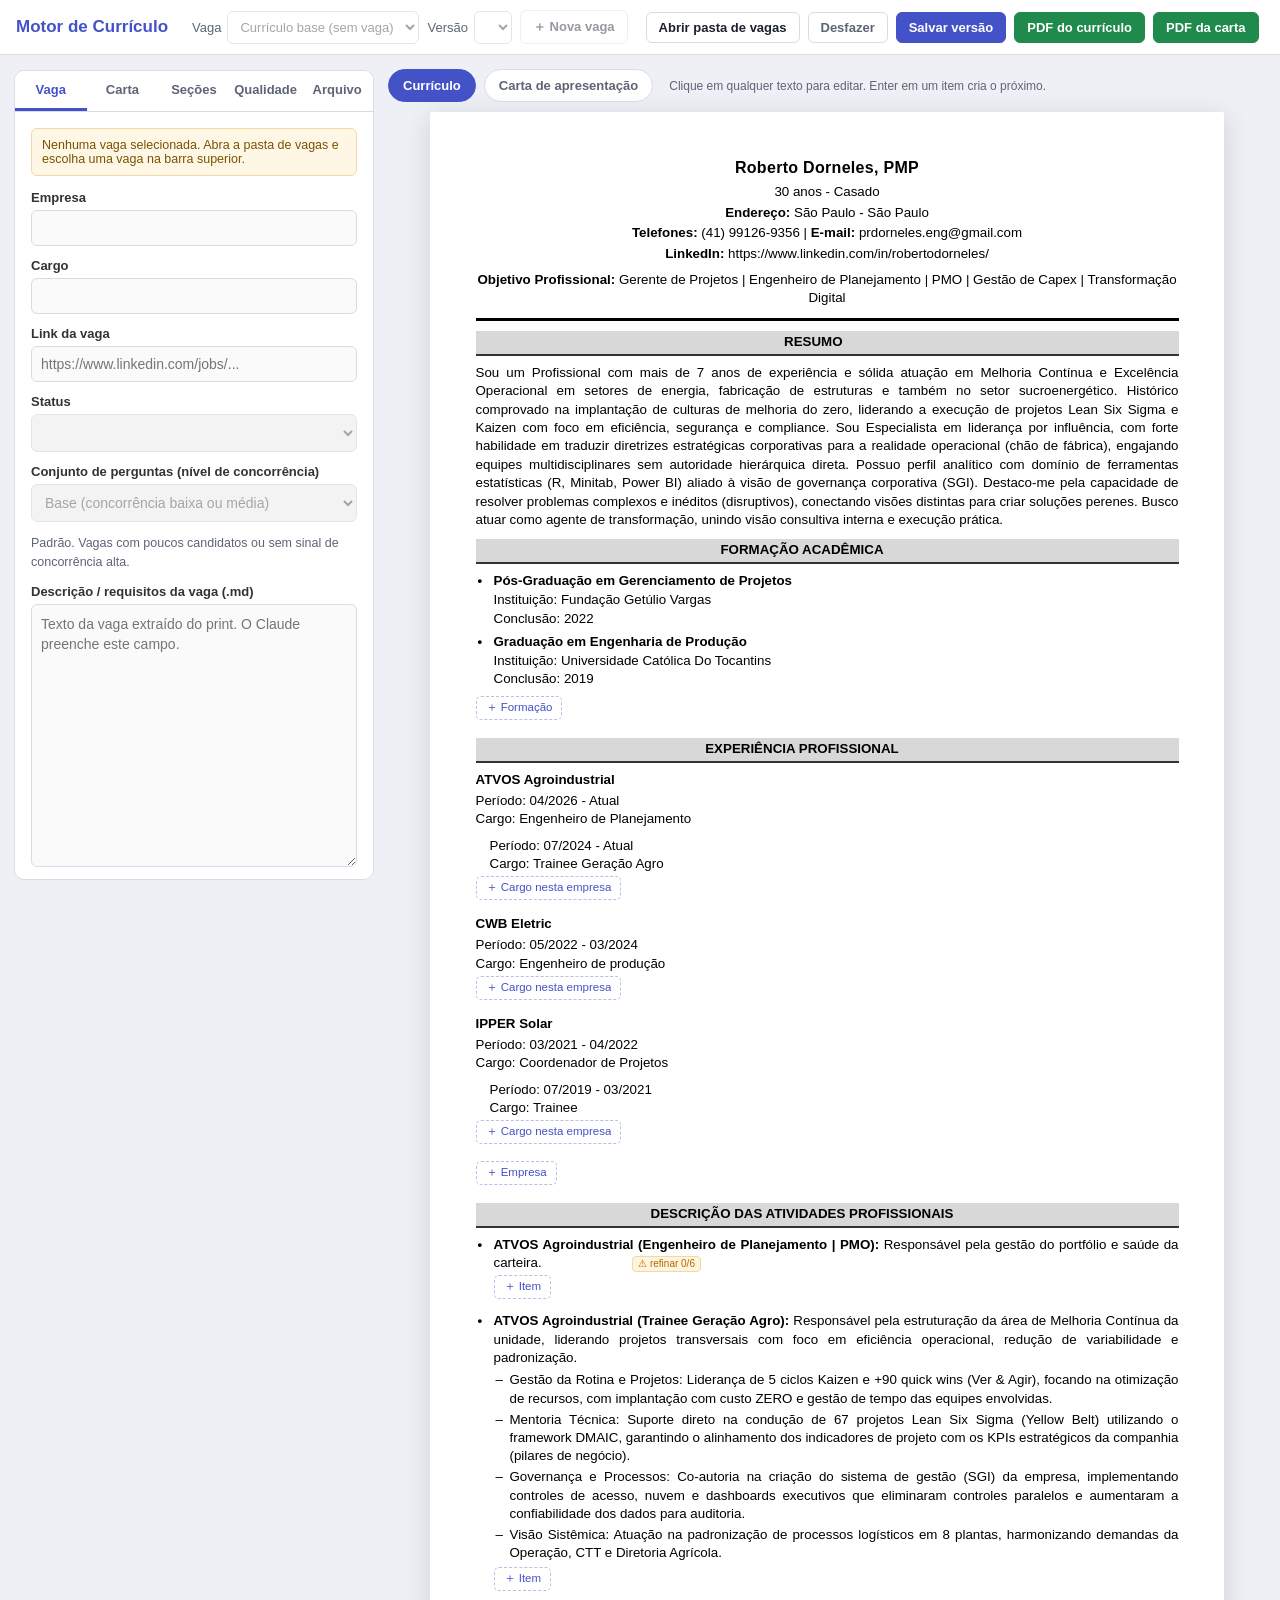
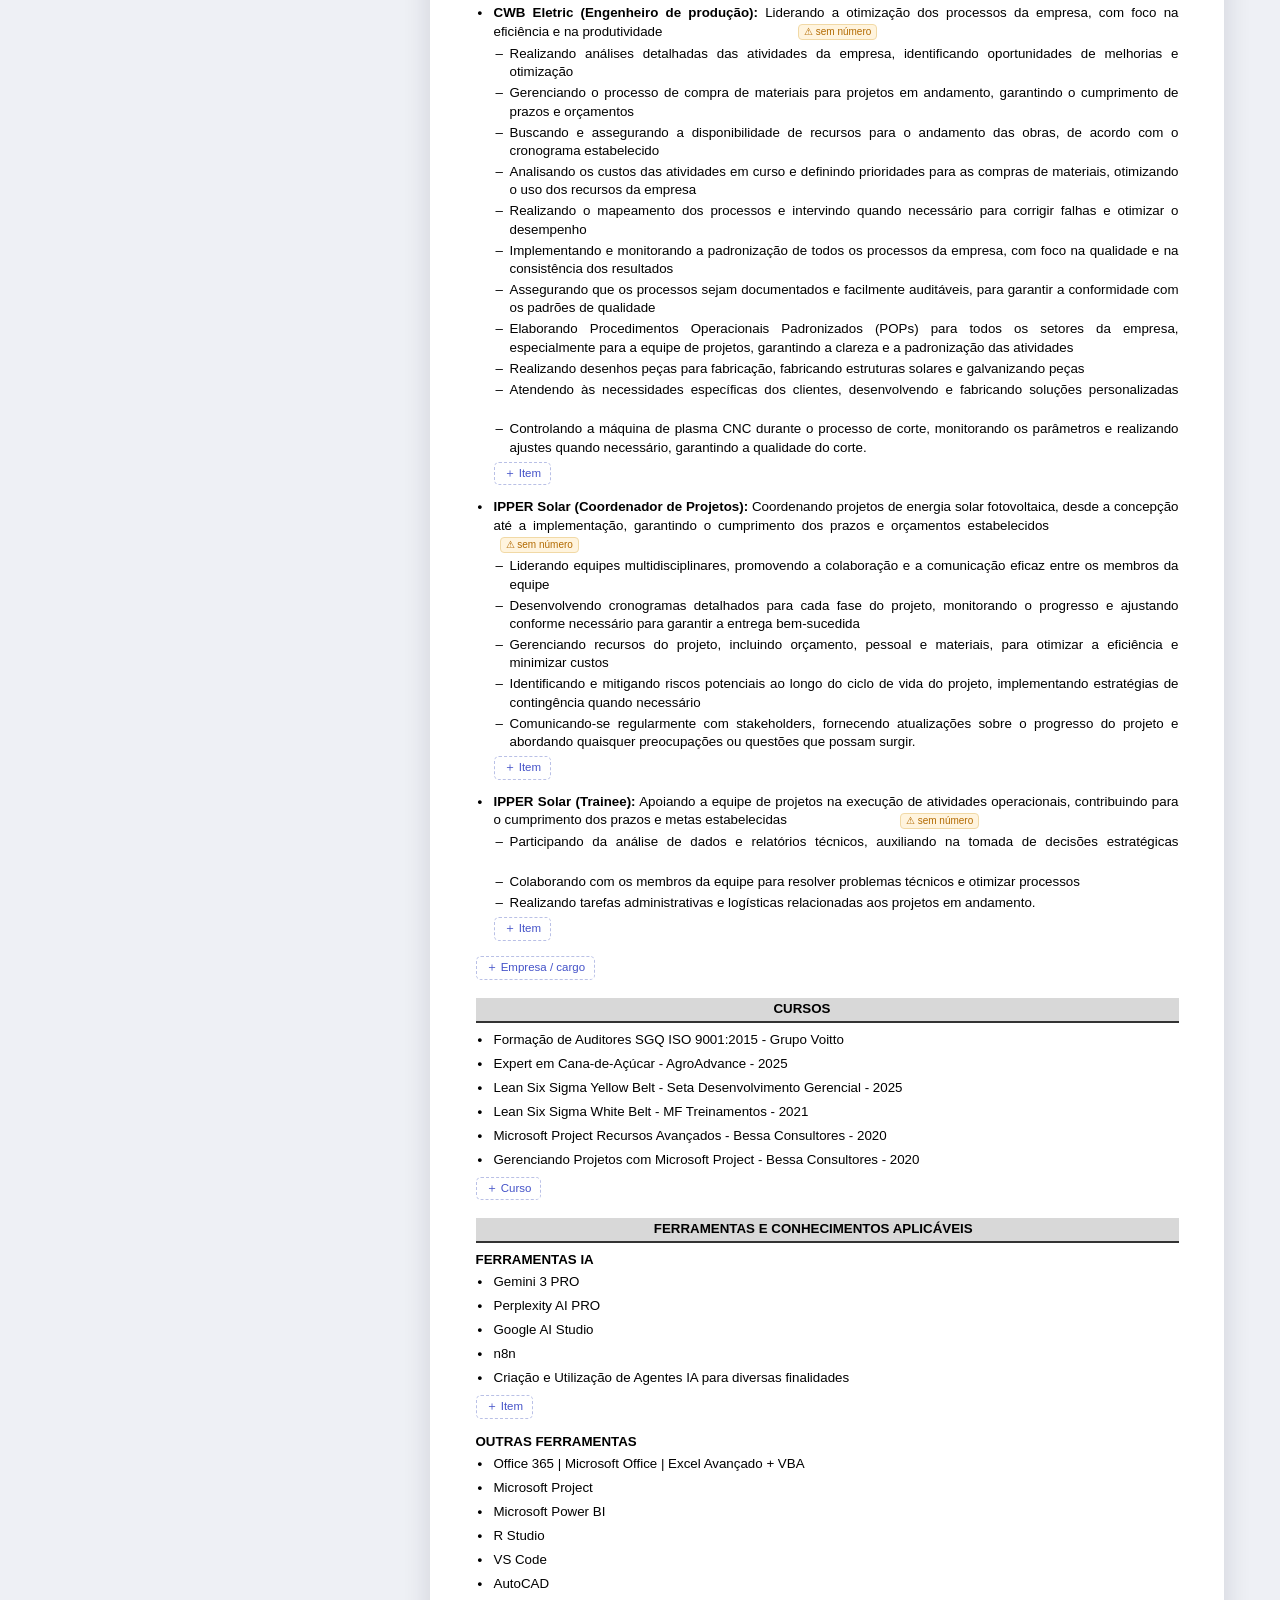
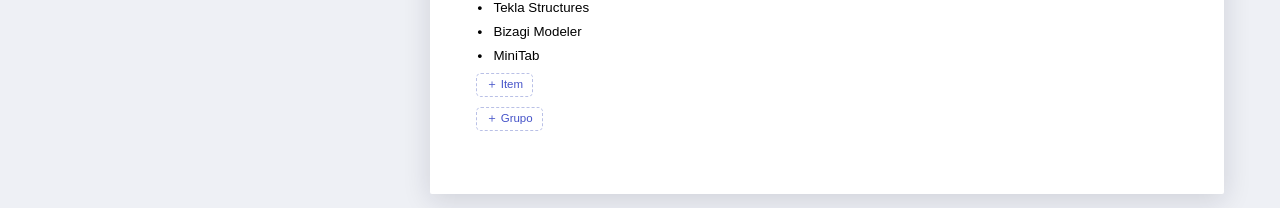
==== commit 14cd79ee: "Adiciona conjuntos de perguntas por nível de concorrência e pacote do Projeto - data/perguntas.json:" ====
--- a/index.html
+++ b/index.html
@@ -60,6 +60,10 @@
                         <option>Encerrada</option>
                     </select>
                 </label>
+                <label>Conjunto de perguntas (nível de concorrência)
+                    <select id="vagaConjunto"></select>
+                </label>
+                <p class="ajuda" id="conjuntoQuando"></p>
                 <label>Descrição / requisitos da vaga (.md)
                     <textarea id="vagaDescricao" rows="12" placeholder="Texto da vaga extraído do print. O Claude preenche este campo."></textarea>
                 </label>
